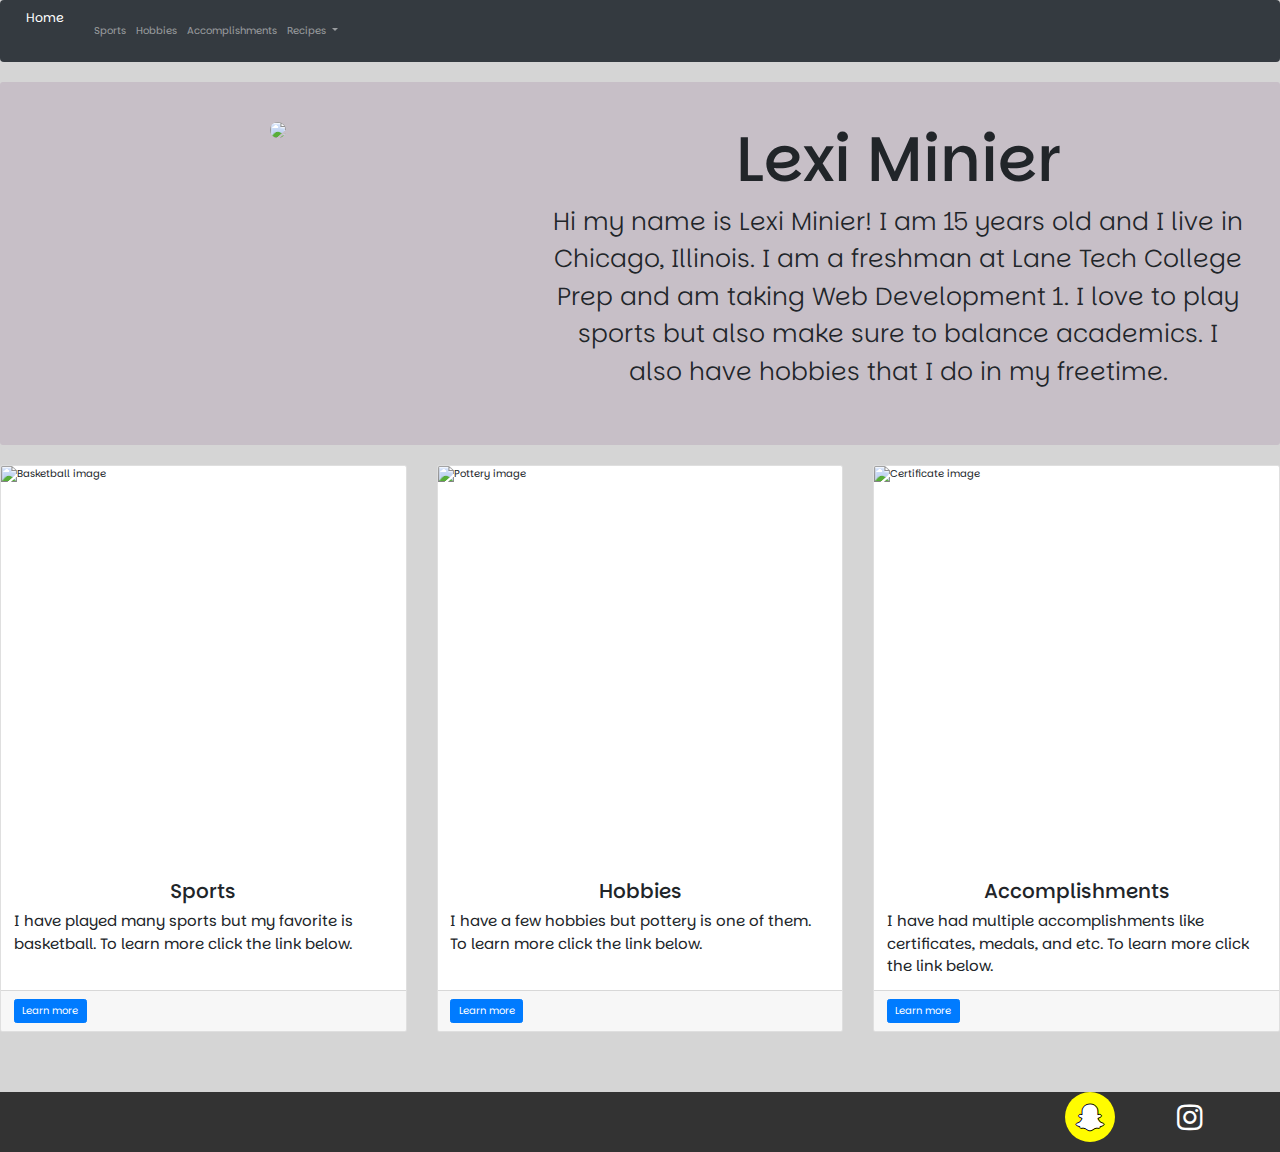
==== index.html @ 30d01128 "Add files via upload" ====
<!DOCTYPE html>
<html lang="en">
    <head>
        <meta charset="utf-8">
        <meta name="viewport" content="width=device-width, initial-scale=1">
        <link rel="stylesheet" href="https://maxcdn.bootstrapcdn.com/bootstrap/3.4.1/css/bootstrap.min.css">
        <script src="https://ajax.googleapis.com/ajax/libs/jquery/3.7.1/jquery.min.js"></script>
        <script src="https://maxcdn.bootstrapcdn.com/bootstrap/3.4.1/js/bootstrap.min.js"></script>
        <title> Lexi's portfolio</title>
        <link rel="stylesheet" href="https://fonts.googleapis.com/css?family=Parkinsans">
        <link rel="stylesheet" href="index.css">
        <link rel="stylesheet" href="https://cdnjs.cloudflare.com/ajax/libs/font-awesome/4.7.0/css/font-awesome.min.css">
        <link rel="stylesheet" href="https://cdn.jsdelivr.net/npm/bootstrap@4.6.2/dist/css/bootstrap.min.css">
  <script src="https://cdn.jsdelivr.net/npm/jquery@3.7.1/dist/jquery.slim.min.js"></script>
  <script src="https://cdn.jsdelivr.net/npm/popper.js@1.16.1/dist/umd/popper.min.js"></script>
  <script src="https://cdn.jsdelivr.net/npm/bootstrap@4.6.2/dist/js/bootstrap.bundle.min.js"></script>
        <style>
            body{
            font-family: "Parkinsans";
            }        
            .fa {
  padding: 10px;
  font-size: 30px;
  width: 50px;
  text-align: center;
  text-decoration: none;
  margin: 0px 0px;
  border-radius: 50%;
}

.fa:hover {
    opacity: 0.7;
}
.fa-instagram {
  background-image:url(media3/instagram.jpeg);
  color: white;
}
.fa-snapchat-ghost {
  background: #fffc00;
  color: white;
  text-shadow: -1px 0 black, 0 1px black, 1px 0 black, 0 -1px black;
}
        </style>
    </head>
    <body style="background-color:#D5D5D5">
      <nav class="navbar navbar-expand-sm bg-dark navbar-dark">
        <a class="navbar-brand" href="index.html">Home</a>
        <ul class="navbar-nav">
          <li class="nav-item">
            <a class="nav-link" href="sports.html">Sports</a>
          </li>
          <li class="nav-item">
            <a class="nav-link" href="hobbies.html">Hobbies</a>
          </li>
          <li class="nav-item">
            <a class="nav-link" href="accomplishments.html">Accomplishments</a>
          </li>
          <li class="nav-item dropdown">
            <a class="nav-link dropdown-toggle" href="#" id="navbardrop" data-toggle="dropdown">
              Recipes
            </a>
          <div class="dropdown-menu">
            <a class="dropdown-item" href="Recipe1.html">Recipe 1</a>
            <a class="dropdown-item" href="recipe2.html">Recipe 2</a>
            <a class="dropdown-item" href="recipe3.html">Recipe 3</a>
          </div>
          </li>
        </ul>
      </nav>
      <div class="jumbotron text-center" style="background-color:#C7BFC7">
        <div class="container-fluid">
          <div class="row">
              <div class="col-md-5"><img src="media3/leximage.jpg" class="img-circle">
              </div>
              <div class="col-md-7">
                <h1>Lexi Minier</h1>
                <p style="font-size: 25px;">Hi my name is Lexi Minier! I am 15 years old and I live in Chicago, Illinois. I am a freshman at Lane Tech College Prep and am taking Web Development 1. I love to play sports but also make sure to balance academics. I also have hobbies that I do in my freetime.</p>
              </div>
          </div>
        </div>
      </div>
      <div class="card-deck">
        <div class="card">
          <img src="media3/jvteam.jpg" style="height: 400px;" class="card-img-top" alt="Basketball image">
          <div class="card-body">
            <h2 class="card-title" style="text-align: center;">Sports</h2>
            <p class="card-text" style="font-size: 15px;">I have played many sports but my favorite is basketball. To learn more click the link below.</div>
          <div class="card-footer">
            <a href="sports.html" class="btn btn-primary">Learn more</a>
          </div>
        </div>
        <div class="card">
          <img src="media3/pottery.jpg" style="height: 400px;" class="card-img-top" alt="Pottery image">
          <div class="card-body">
            <h2 class="card-title" style="text-align: center;">Hobbies</h2>
            <p class="card-text" style="font-size: 15px;">I have a few hobbies but pottery is one of them. To learn more click the link below.</div>
          <div class="card-footer">
            <a href="hobbies.html" class="btn btn-primary">Learn more</a>
          </div>
        </div>
        <div class="card">
          <img src="media3/trophy.jpg" style="height: 400px;"class="card-img-top" alt="Certificate image">
          <div class="card-body">
            <h2 class="card-title" style="text-align: center;">Accomplishments</h2>
            <p class="card-text" style="font-size: 15px;">I have had multiple accomplishments like certificates, medals, and etc. To learn more click the link below.</div>
          <div class="card-footer">
            <a href="accomplishments.html" class="btn btn-primary">Learn more</a>
          </div>
        </div>
      </div>
      <br>
      <br>
      <br>
      <br>
        <div class="container-fluid">
            <div class="row">
                <div class="col-md-12" style="background-color: #333333;">
                  <footer>
                    <p style="text-align: right;"><a href="https://www.snapchat.com/" class="fa fa-snapchat-ghost"></a><span style="margin: 0 50px"><a href="https://www.instagram.com/" class="fa fa-instagram"></a></span> </p>
                  </footer>
                </div>
            </div>
        </div>
      </div>
    </body>
  </html>
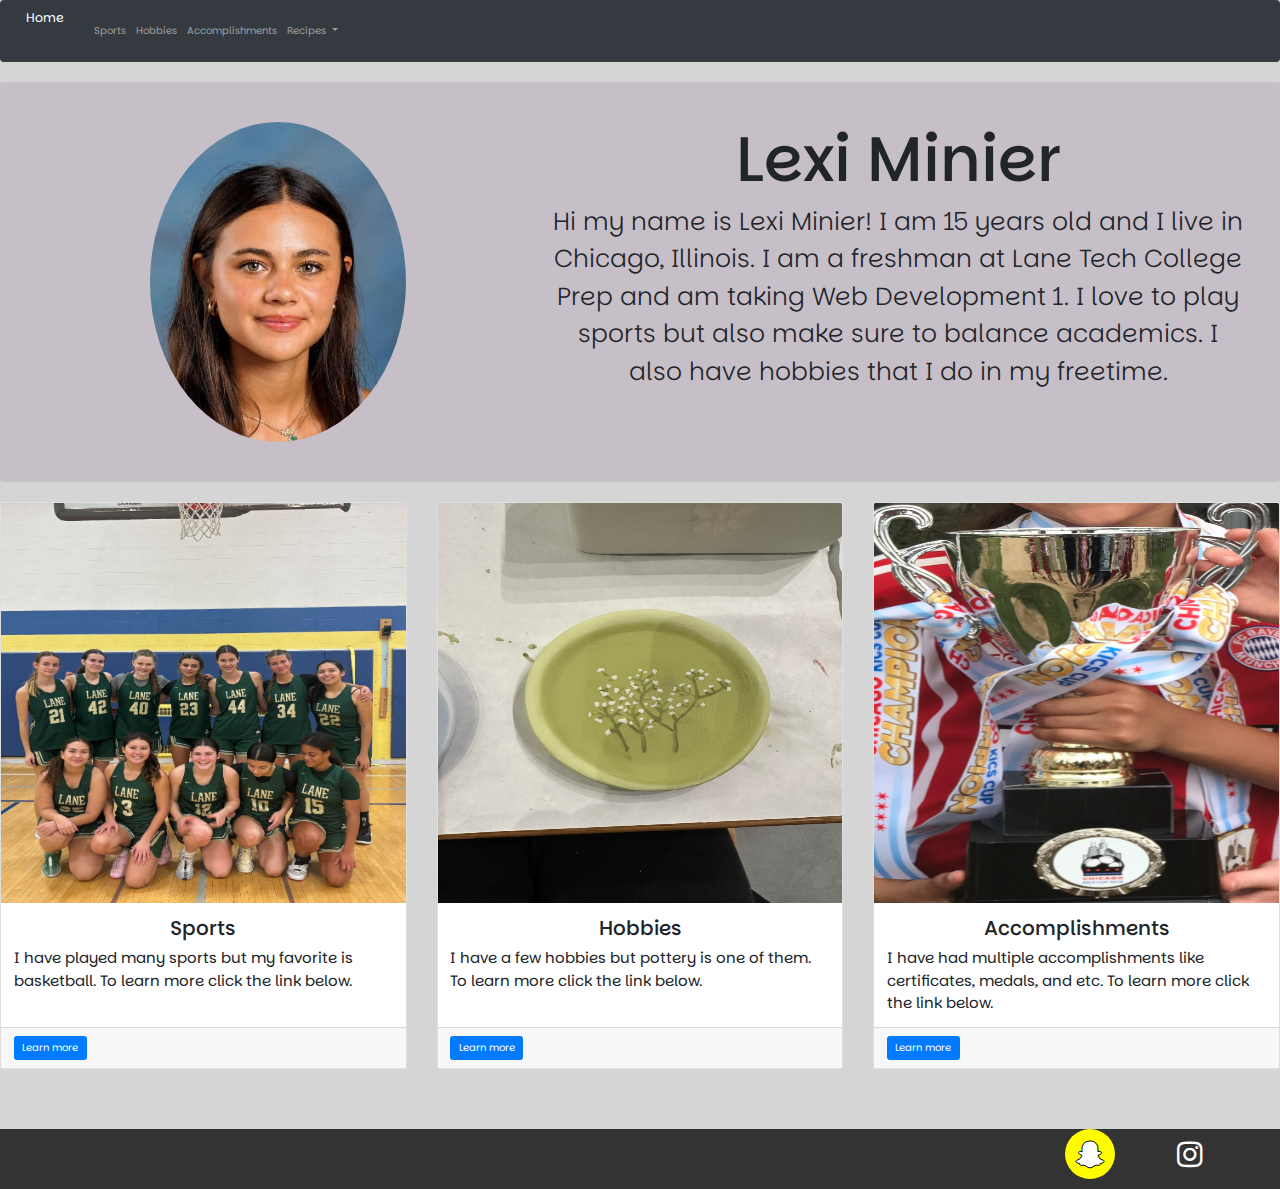
==== commit 8db05941: "Commit2-19-25" ====
--- a/index.html
+++ b/index.html
@@ -70,7 +70,7 @@
       <div class="jumbotron text-center" style="background-color:#C7BFC7">
         <div class="container-fluid">
           <div class="row">
-              <div class="col-md-5"><img src="media3/leximage.jpg" class="img-circle">
+              <div class="col-md-5"><img src="media/leximage.jpg" class="img-circle">
               </div>
               <div class="col-md-7">
                 <h1>Lexi Minier</h1>
@@ -81,7 +81,7 @@
       </div>
       <div class="card-deck">
         <div class="card">
-          <img src="media3/jvteam.jpg" style="height: 400px;" class="card-img-top" alt="Basketball image">
+          <img src="media/jvteam.jpg" style="height: 400px;" class="card-img-top" alt="Basketball image">
           <div class="card-body">
             <h2 class="card-title" style="text-align: center;">Sports</h2>
             <p class="card-text" style="font-size: 15px;">I have played many sports but my favorite is basketball. To learn more click the link below.</div>
@@ -90,7 +90,7 @@
           </div>
         </div>
         <div class="card">
-          <img src="media3/pottery.jpg" style="height: 400px;" class="card-img-top" alt="Pottery image">
+          <img src="media/pottery.jpg" style="height: 400px;" class="card-img-top" alt="Pottery image">
           <div class="card-body">
             <h2 class="card-title" style="text-align: center;">Hobbies</h2>
             <p class="card-text" style="font-size: 15px;">I have a few hobbies but pottery is one of them. To learn more click the link below.</div>
@@ -99,7 +99,7 @@
           </div>
         </div>
         <div class="card">
-          <img src="media3/trophy.jpg" style="height: 400px;"class="card-img-top" alt="Certificate image">
+          <img src="media/trophy.jpg" style="height: 400px;"class="card-img-top" alt="Certificate image">
           <div class="card-body">
             <h2 class="card-title" style="text-align: center;">Accomplishments</h2>
             <p class="card-text" style="font-size: 15px;">I have had multiple accomplishments like certificates, medals, and etc. To learn more click the link below.</div>
